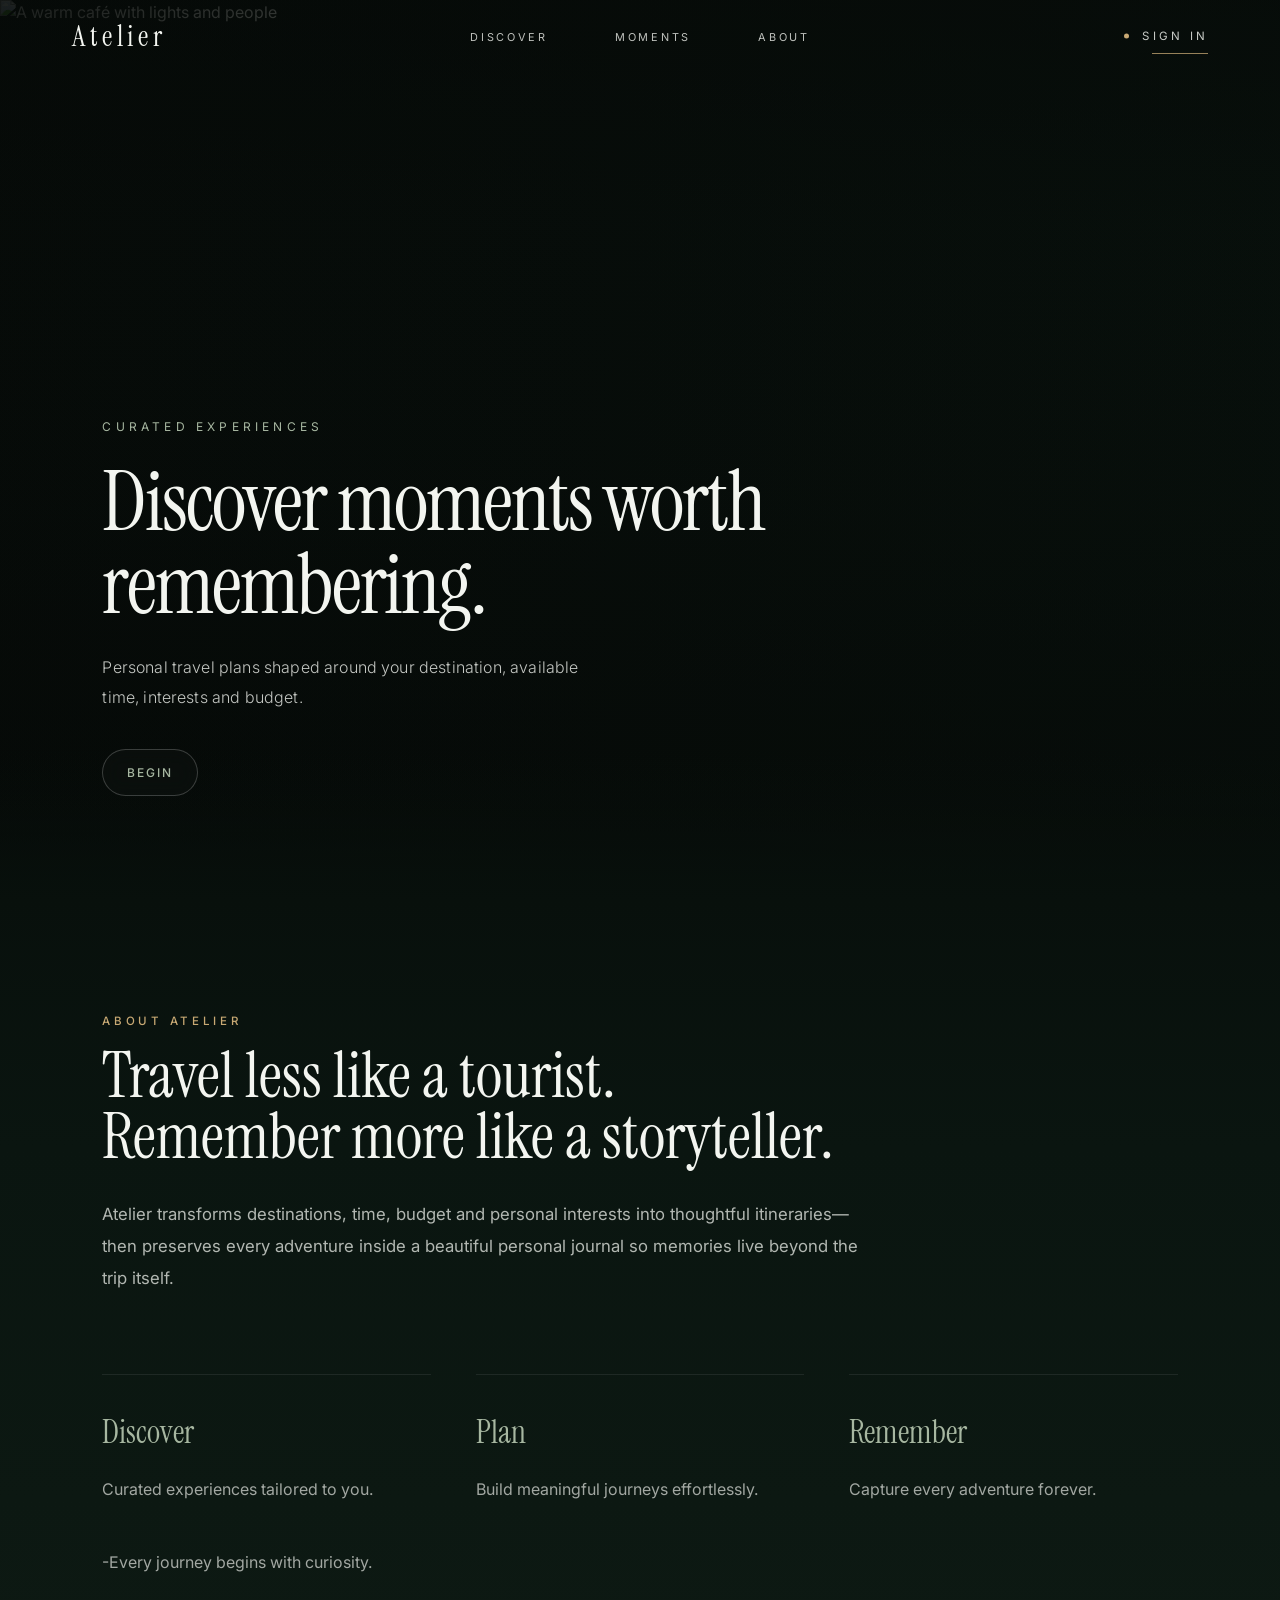
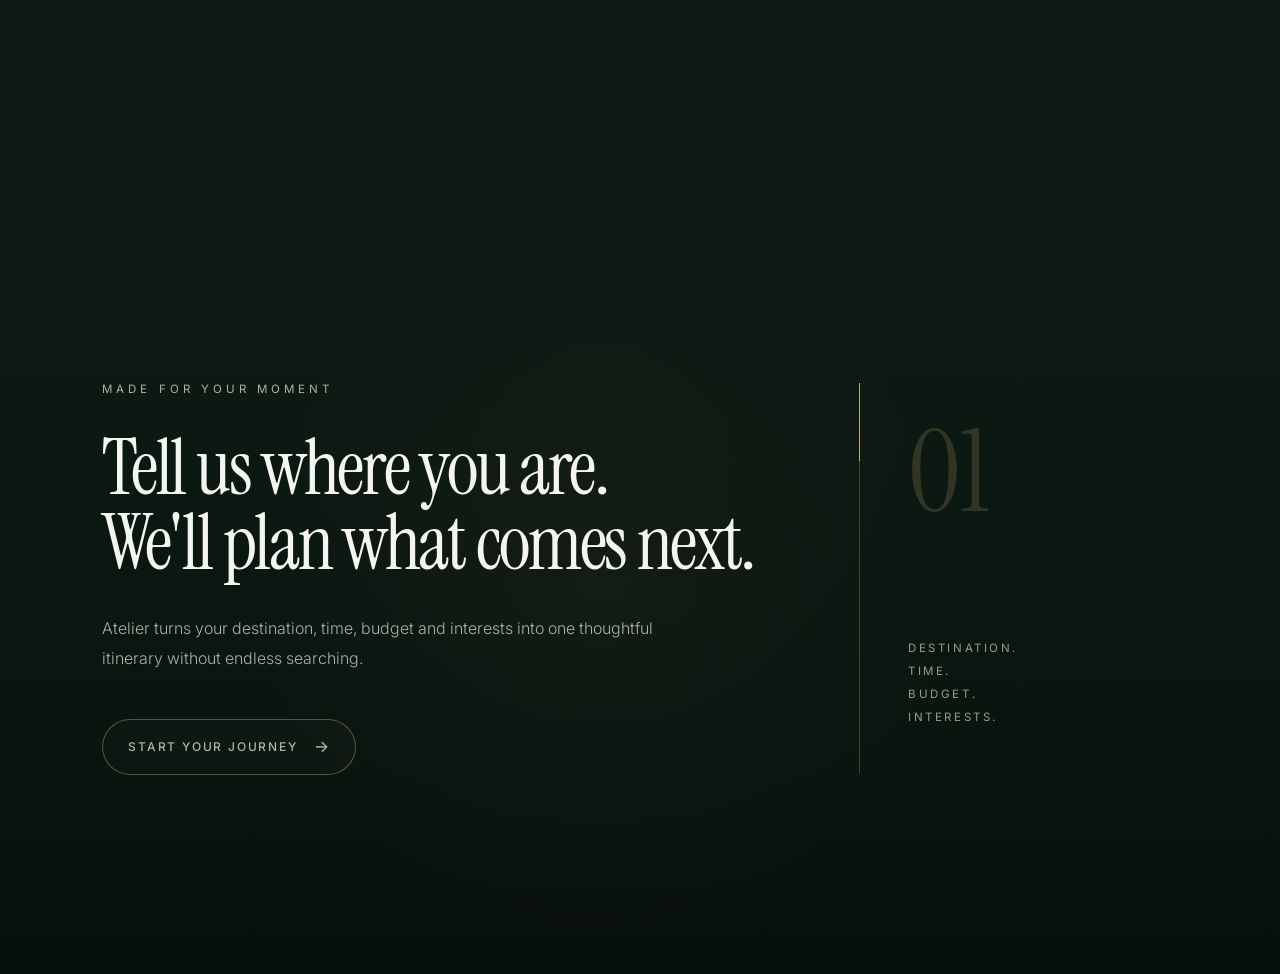
==== index.html @ 38927a74 "Refine homepage navigation layout and About section" ====
<!DOCTYPE html>
<html lang="en">

<head>

    <meta charset="UTF-8">

    <meta name="viewport" content="width=device-width, initial-scale=1.0">

    <title>Atelier</title>

    <link rel="stylesheet" href="css/style.css">

</head>

<body>

    <!-- ===========================
         NAVIGATION
    =========================== -->

    <header class="navbar">
        <div class="container nav-container">
            <a href="index.html" class="logo">
                Atelier
            </a>
            <nav>
                <ul class="nav-links">
                    <li>
                        <a href="discover.html">Discover</a>
                    </li>
                    <li>
                        <a href="moments.html">Moments</a>
                    </li>
                    <li>
                   <a href="#about">About</a>                            
                    </li>
                </ul>
            </nav>
            <a href="#" id="openSignIn" class="nav-button">
                Sign In
            </a>
        </div>

    </header>

    <!-- ===========================
         MAIN
    =========================== -->

    <main>

        <!-- HERO -->

        <section class="hero">

            <img src="assets/images/hero-cafe.jpg" alt="A warm café with lights and people" class="hero-image">

            <div class="hero-overlay"></div>

            <div class="hero-content">

                <p class="hero-tag">
                    Curated Experiences
                </p>

                <h1>
                    Discover moments worth remembering.
                </h1>

                <p class="hero-description">

                    Personal travel plans shaped around your
                    destination, available time,
                    interests and budget.

                </p>

                <a href="#start" class="hero-button">

                    Begin

                </a>

            </div>

        </section>
        <section id="about" class="about-section">
        
            <div class="about-container">
        
                <p class="about-label">
                    ABOUT ATELIER
                </p>
        
                <h2>
                    Travel less like a tourist.
                    Remember more like a storyteller.
                </h2>
        
                <p class="about-description">
                    Atelier transforms destinations, time, budget and personal interests
                    into thoughtful itineraries—then preserves every adventure inside a
                    beautiful personal journal so memories live beyond the trip itself.
                </p>
        
                <div class="about-features">
        
                    <div>
                        <h3>Discover</h3>
                        <p>Curated experiences tailored to you.</p>
                    </div>
        
                    <div>
                        <h3>Plan</h3>
                        <p>Build meaningful journeys effortlessly.</p>
                    </div>
        
                    <div>
                        <h3>Remember</h3>
                        <p>Capture every adventure forever.</p>
                    </div>
                    <p>
                        -Every journey begins with curiosity.
                    </p>
            </div>

            </div>
        
        </section>
        <!-- HOME -->

        <section class="home-start" id="start">

            <div class="home-start-copy">

                <p class="section-label">
                    Made for your moment
                </p>

                <h2>

                    Tell us where you are.<br>

                    We'll plan what comes next.

                </h2>

                <p>

                    Atelier turns your destination,
                    time, budget and interests
                    into one thoughtful itinerary
                    without endless searching.

                </p>

                <a href="discover.html" class="start-button">

                    Start your journey

                    <span aria-hidden="true">
                        →
                    </span>

                </a>

            </div>



            <div class="home-start-detail" aria-hidden="true">

                <span>
                    01
                </span>

                <p>

                    Destination.<br>

                    Time.<br>

                    Budget.<br>

                    Interests.

                </p>

            </div>

        </section>

    </main>
<!-- ==================================
     SIGN IN MODAL
================================== -->

<div class="signin-overlay" id="signinOverlay">

    <div class="signin-modal" id="signinModal">

        <button class="close-signin" id="closeSignIn" type="button">

            ×

        </button>

        <p class="signin-label">
            Welcome back
        </p>

        <h2>
            Your journal has been waiting.
        </h2>

        <p class="signin-copy">
            Continue where your last journey ended.
        </p>

        <form id="signinForm">

            <div class="signin-field">

                <label for="signinEmail">
                    Traveller Email
                </label>

                <input type="email" id="signinEmail" placeholder="you@example.com" required>

            </div>


            <div class="signin-field">

                <label for="signinPassword">
                    Passport Password
                </label>

                <input type="password" id="signinPassword" placeholder="Password" required>

            </div>


            <p class="signin-error" id="signinError">
            </p>


            <button class="signin-submit" id="signinSubmit" type="submit">

                Enter Atelier →

            </button>

        </form>


        <!-- Passport Reveal -->

        <div class="passport-verify" id="passportVerify">

            <div class="passport-circle">

                <span>
                    Atelier
                </span>

                <strong>
                    VERIFIED
                </strong>

                <span>
                    Welcome Back
                </span>

            </div>

            <p>
                Preparing your journal...
            </p>

        </div>

    </div>

</div>


<script src="js/script.js" defer></script>

</body>

</html>
---- css/style.css ----
@import url("https://fonts.googleapis.com/css2?family=Instrument+Serif&family=Inter:wght@300;400;500&display=swap");

/* ===========================
   VARIABLES
=========================== */

:root {
    --background: #08100c;
    --forest: #0e1a14;
    --forest-deep: #0a1510;

    --text: #f3f5f0;
    --muted: #aab1ab;
    --sage: #a7b7a1;
    --gold: #c8a974;

    --heading-font: "Instrument Serif", serif;
    --body-font: "Inter", sans-serif;

    --transition: 0.35s ease;
}

/* ===========================
   RESET
=========================== */

* {
    margin: 0;
    padding: 0;
    box-sizing: border-box;
}

html {
    scroll-behavior: smooth;
}

body {
    min-height: 100vh;
    overflow-x: hidden;

    background: var(--background);
    color: var(--text);

    font-family: var(--body-font);
    line-height: 1.6;
}

img {
    display: block;
    max-width: 100%;
}

a {
    color: inherit;
    text-decoration: none;
}

ul {
    list-style: none;
}

button,
input,
textarea,
select {
    font: inherit;
}

button {
    cursor: pointer;
    border: none;
    background: none;
}

input,
textarea,
select {
    width: 100%;
    padding: 0.95rem 1rem;

    background: rgba(18, 23, 19, 0.88);
    color: #ece7dc;

    border: 1px solid rgba(199, 169, 110, 0.18);
    border-radius: 10px;

    font-size: 0.98rem;

    outline: none;

    transition: 0.3s;

    appearance: none;
    -webkit-appearance: none;
    -moz-appearance: none;
}

.select-wrapper {
    position: relative;
}

.select-wrapper::after {
    content: "⌄";

    position: absolute;

    right: 18px;
    top: 50%;

    transform: translateY(-50%);

    color: #c7a96e;

    pointer-events: none;
}

.container {
    width: min(92%, 1400px);
    margin-inline: auto;
}

/* ===========================
   NAVIGATION
=========================== */

.navbar {
    position: fixed;
    top: 0;
    left: 0;

    width: 100%;
    z-index: 1000;

    background: transparent;
    border-bottom: 1px solid transparent;

    backdrop-filter: blur(0);
    -webkit-backdrop-filter: blur(0);

    transition:
        background 0.2s linear,
        border-color 0.2s linear,
        backdrop-filter 0.2s linear,
        -webkit-backdrop-filter 0.2s linear;
}

.nav-container {
    width: 100%;
    max-width: none;
    height: 72px;
    padding-inline: 4.5rem;

    display: grid;
    grid-template-columns: 1fr auto 1fr;
    align-items: center;
}

.logo {
    justify-self: start;

    font-family: var(--heading-font);
    font-size: 1.8rem;
    font-weight: 400;
    letter-spacing: 0.16em;

    color: var(--text);
}

nav {
    justify-self: center;
}

.nav-links {
    display: flex;
    align-items: center;
    gap: 4.2rem;
}

.nav-links a {
    position: relative;

    font-size: 0.68rem;
    font-weight: 400;
    letter-spacing: 0.25em;
    text-transform: uppercase;

    color: rgba(243, 245, 240, 0.78);

    transition: color var(--transition);
}

.nav-links a::after {
    content: "";

    position: absolute;
    left: 0;
    bottom: -9px;

    width: 0;
    height: 1px;

    background: var(--gold);

    transition: width var(--transition);
}

.nav-links a:hover {
    color: var(--text);
}

.nav-links a:hover::after {
    width: 100%;
}

.nav-button {
    position: relative;
    justify-self: end;

    padding-left: 18px;

    font-size: 0.72rem;
    font-weight: 400;
    letter-spacing: 0.28em;
    text-transform: uppercase;

    color: rgba(243, 245, 240, 0.82);

    transition: color var(--transition);
}

.nav-button::before {
    content: "";

    position: absolute;
    left: 0;
    top: 50%;

    width: 5px;
    height: 5px;

    transform: translateY(-50%);

    border-radius: 50%;
    background: var(--gold);
}

.nav-button::after {
    content: "";

    position: absolute;
    right: 0;
    bottom: -9px;

    width: 56px;
    height: 1px;

    background: rgba(200, 169, 116, 0.75);

    transition: width var(--transition);
}

.nav-button:hover {
    color: var(--text);
}

.nav-button:hover::after {
    width: 72px;
}

/* ===========================
   SHARED TYPOGRAPHY
=========================== */

.section-label {
    margin-bottom: 2rem;

    font-size: 0.72rem;
    font-weight: 400;
    letter-spacing: 0.35em;
    text-transform: uppercase;

    color: var(--sage);
}

/* ===========================
   HERO
=========================== */

.hero {
    position: relative;

    min-height: 100vh;
    padding: 0 8% 6.5rem;

    display: flex;
    align-items: flex-end;

    overflow: hidden;
    isolation: isolate;
}

.hero-image {
    position: absolute;
    inset: 0;

    width: 100%;
    height: 100%;

    object-fit: cover;
    object-position: center;

    z-index: -3;

    animation: heroZoom 18s ease-in-out infinite alternate;
}

@keyframes heroZoom {
    from {
        transform: scale(1);
    }

    to {
        transform: scale(1.045);
    }
}

.hero-overlay {
    position: absolute;
    inset: 0;

    z-index: -2;

    background:
        linear-gradient(to bottom,
            rgba(5, 8, 6, 0.46) 0%,
            rgba(5, 8, 6, 0.08) 25%,
            rgba(5, 8, 6, 0.14) 57%,
            rgba(5, 8, 6, 0.56) 100%),
        linear-gradient(90deg,
            rgba(6, 10, 8, 0.82) 0%,
            rgba(6, 10, 8, 0.5) 48%,
            rgba(6, 10, 8, 0.06) 100%);
}

/* Fade the hero photograph into About */

.hero::after {
    content: "";

    position: absolute;
    left: 0;
    right: 0;
    bottom: 0;

    z-index: 1;

    height: 150px;

    background:
        linear-gradient(to bottom,
            rgba(8, 16, 12, 0) 0%,
            rgba(8, 16, 12, 0.28) 38%,
            rgba(8, 16, 12, 0.72) 74%,
            #08100c 100%);

    pointer-events: none;
}

.hero-content {
    position: relative;

    width: min(100%, 950px);
    z-index: 2;
}

.hero-tag {
    margin-bottom: 1.5rem;

    font-size: 0.75rem;
    letter-spacing: 0.35em;
    text-transform: uppercase;

    color: var(--sage);
}

.hero h1 {
    max-width: 980px;
    margin-bottom: 1.6rem;

    font-family: var(--heading-font);
    font-size: clamp(4rem, 6.6vw, 6.5rem);
    font-weight: 400;
    line-height: 0.98;
    letter-spacing: -0.025em;

    color: var(--text);
}

.hero-description {
    max-width: 480px;
    margin-bottom: 2.3rem;

    font-size: 1rem;
    font-weight: 300;
    line-height: 1.9;
    letter-spacing: 0.01em;

    color: rgba(243, 245, 240, 0.8);
}

.hero-button {
    display: inline-flex;
    align-items: center;
    justify-content: center;

    padding: 0.8rem 1.5rem;

    border: 1px solid rgba(255, 255, 255, 0.2);
    border-radius: 999px;

    background: rgba(255, 255, 255, 0.02);
    color: var(--sage);

    font-size: 0.75rem;
    font-weight: 500;
    letter-spacing: 0.16em;
    text-transform: uppercase;

    backdrop-filter: blur(10px);
    -webkit-backdrop-filter: blur(10px);

    transition:
        color var(--transition),
        border-color var(--transition),
        background var(--transition),
        transform var(--transition),
        box-shadow var(--transition);
}

.hero-button:hover {
    color: var(--gold);
    border-color: rgba(200, 169, 116, 0.85);

    background: rgba(200, 169, 116, 0.07);

    box-shadow: 0 0 22px rgba(200, 169, 116, 0.14);

    transform: translateY(-2px);
}

.hero {
    position: relative;
}

/* ===========================
   HOMEPAGE START SECTION
=========================== */

.home-start {
    position: relative;

    min-height: 88vh;
    padding: 10rem 8%;

    display: grid;
    grid-template-columns: minmax(0, 1.35fr) minmax(260px, 0.65fr);
    align-items: center;
    gap: 6rem;

    overflow: hidden;

    background:
        linear-gradient(to bottom,
            #0e1a14 0%,
            #0c1812 32%,
            #0a1510 68%,
            #08100c 100%);
}

/* Gentle texture—not a giant decoration */

.home-start::before {
    content: "";

    position: absolute;
    top: 50%;
    left: 47%;

    width: 760px;
    height: 760px;

    transform: translate(-50%, -50%);

    border-radius: 50%;

    background: radial-gradient(circle,
            rgba(200, 169, 116, 0.04) 0%,
            transparent 67%);

    pointer-events: none;
}

/* Clean ending fade */

.home-start::after {
    content: "";

    position: absolute;
    left: 0;
    bottom: 0;

    width: 100%;
    height: 120px;

    background: linear-gradient(to bottom,
            transparent,
            rgba(8, 16, 12, 0.45));

    pointer-events: none;
}

.home-start-copy,
.home-start-detail {
    position: relative;
    z-index: 2;
}

.home-start-copy {
    max-width: 900px;
}

.home-start-copy h2 {
    max-width: 920px;
    margin-bottom: 2rem;

    font-family: var(--heading-font);
    font-size: clamp(3.8rem, 6vw, 6.4rem);
    font-weight: 400;
    line-height: 0.98;
    letter-spacing: -0.03em;

    color: var(--text);
}

.home-start-copy>p:not(.section-label) {
    max-width: 590px;
    margin-bottom: 2.8rem;

    font-size: 1rem;
    font-weight: 300;
    line-height: 1.9;

    color: var(--muted);
}

.start-button {
    display: inline-flex;
    align-items: center;
    gap: 1rem;

    padding: 0.9rem 1.55rem;

    border: 1px solid rgba(200, 169, 116, 0.42);
    border-radius: 999px;

    background: rgba(200, 169, 116, 0.025);
    color: var(--sage);

    font-size: 0.75rem;
    font-weight: 500;
    letter-spacing: 0.15em;
    text-transform: uppercase;

    transition:
        color var(--transition),
        border-color var(--transition),
        background var(--transition),
        transform var(--transition);
}

.start-button span {
    display: inline-block;

    font-size: 1rem;

    transition: transform var(--transition);
}

.start-button:hover {
    color: var(--gold);
    border-color: var(--gold);

    background: rgba(200, 169, 116, 0.07);

    transform: translateY(-2px);
}

.start-button:hover span {
    transform: translateX(5px);
}

/* Right-side editorial element */

.home-start-detail {
    min-height: 390px;
    padding: 2.7rem 0 2.7rem 3rem;

    display: flex;
    flex-direction: column;
    justify-content: space-between;

    border-left: 1px solid rgba(200, 169, 116, 0.3);
}

.home-start-detail::before {
    content: "";

    position: absolute;
    top: 0;
    left: -1px;

    width: 1px;
    height: 78px;

    background: var(--gold);
}

.home-start-detail span {
    font-family: var(--heading-font);
    font-size: clamp(6rem, 9vw, 9rem);
    font-weight: 400;
    line-height: 0.8;

    color: rgba(200, 169, 116, 0.2);
}

.home-start-detail p {
    max-width: 280px;

    font-size: 0.72rem;
    font-weight: 400;
    line-height: 2;
    letter-spacing: 0.22em;
    text-transform: uppercase;

    color: rgba(167, 183, 161, 0.86);
}

/* ===========================
   RESPONSIVE — TABLET
=========================== */
@media (max-width: 900px) {
    .nav-container {
        height: 68px;
        padding-inline: 2rem;
    }

    .nav-links {
        gap: 2.2rem;
    }

    .logo {
        font-size: 1.6rem;
    }

    .nav-links a {
        font-size: 0.64rem;
    }

    .nav-button {
        font-size: 0.66rem;
    }
}

/* ===========================
   RESPONSIVE — MOBILE
=========================== */

@media (max-width: 800px) {
    .navbar {
        background: rgba(8, 16, 12, 0.36);
        border-bottom-color: rgba(255, 255, 255, 0.06);

        backdrop-filter: blur(14px);
        -webkit-backdrop-filter: blur(14px);
    }

    .nav-container {
        height: 64px;
        padding-inline: 1.3rem;

        grid-template-columns: 1fr auto;
    }

    nav {
        display: none;
    }

    .logo {
        font-size: 1.55rem;
    }

    .nav-button {
        font-size: 0.64rem;
    }

    .hero {
        min-height: 100svh;
        padding: 0 6% 4.8rem;
    }

    .hero-image {
        object-position: 58% center;
    }

    .hero h1 {
        font-size: clamp(3.7rem, 14vw, 5.5rem);
    }

    .hero-description {
        max-width: 390px;

        font-size: 0.94rem;
    }

    .home-start {
        min-height: auto;
        padding: 9rem 6%;

        grid-template-columns: 1fr;
        gap: 4.5rem;
    }

    .home-start-copy h2 {
        font-size: clamp(4rem, 12vw, 5.8rem);
    }

    .home-start-detail {
        min-height: 250px;
        padding: 2rem 0 2rem 2rem;
    }
}

/* ===========================
   RESPONSIVE — SMALL MOBILE
=========================== */

@media (max-width: 560px) {
    .hero {
        padding-inline: 5%;
        padding-bottom: 3.8rem;
    }

    .hero-tag {
        margin-bottom: 1.2rem;

        font-size: 0.66rem;
    }

    .hero h1 {
        font-size: clamp(3.35rem, 15vw, 4.8rem);
        line-height: 0.96;
    }

    .hero-description {
        font-size: 0.9rem;
        line-height: 1.75;
    }

    .hero-button,
    .start-button {
        padding: 0.78rem 1.25rem;

        font-size: 0.68rem;
    }

    .home-start {
        padding: 8rem 5%;
    }

    .home-start-copy h2 {
        font-size: clamp(3.5rem, 15vw, 4.9rem);
        line-height: 0.96;
    }

    .home-start-copy>p:not(.section-label) {
        font-size: 0.92rem;
    }

    .home-start-detail {
        min-height: 220px;
    }

    .home-start-detail span {
        font-size: 6rem;
    }
}

/* ===========================
   REDUCED MOTION
=========================== */

@media (prefers-reduced-motion: reduce) {
    html {
        scroll-behavior: auto;
    }

    *,
    *::before,
    *::after {
        animation-duration: 0.01ms !important;
        animation-iteration-count: 1 !important;
        transition-duration: 0.01ms !important;
    }
}

/* ==================================
   SIGN IN MODAL
================================== */

.signin-overlay {
    position: fixed;
    inset: 0;

    z-index: 5000;

    display: grid;
    place-items: center;

    padding: 1.5rem;

    background: rgba(4, 9, 6, 0.38);

    backdrop-filter: blur(16px) saturate(115%);
    -webkit-backdrop-filter: blur(16px) saturate(115%);

    opacity: 0;
    visibility: hidden;
    pointer-events: none;

    transition:
        opacity 0.35s ease,
        visibility 0.35s ease;
}

.signin-overlay.active {
    opacity: 1;
    visibility: visible;
    pointer-events: auto;
}

.signin-modal {
    position: relative;

    width: min(92vw, 430px);
    padding: 2.5rem;

    overflow: hidden;

    border: 1px solid rgba(200, 169, 116, 0.25);
    border-radius: 24px;

    background:
        linear-gradient(145deg,
            rgba(239, 226, 204, 0.93),
            rgba(202, 181, 143, 0.80));

    color: #2d261d;

    box-shadow:
        0 30px 80px rgba(0, 0, 0, 0.32),
        inset 0 1px 0 rgba(255, 255, 255, 0.55);

    backdrop-filter: blur(30px) saturate(135%);
    -webkit-backdrop-filter: blur(30px) saturate(135%);

    transform:
        translateY(28px) scale(0.96);

    transition:
        transform 0.45s cubic-bezier(0.2, 0.8, 0.2, 1);
}

.signin-overlay.active .signin-modal {
    transform:
        translateY(0) scale(1);
}

.signin-modal::before {
    content: "";

    position: absolute;
    inset: 0;

    background:
        radial-gradient(circle at top right,
            rgba(200, 169, 116, 0.22),
            transparent 38%),
        linear-gradient(to bottom,
            rgba(255, 255, 255, 0.18),
            transparent 36%);

    pointer-events: none;
}

.signin-modal>* {
    position: relative;
    z-index: 1;
}

.close-signin {
    position: absolute;
    top: 1rem;
    right: 1rem;

    width: 38px;
    height: 38px;

    display: grid;
    place-items: center;

    border: 1px solid rgba(70, 52, 31, 0.15);
    border-radius: 50%;

    background: rgba(255, 255, 255, 0.25);
    color: #463624;

    font-size: 1.25rem;
    line-height: 1;

    transition:
        transform 0.3s ease,
        background 0.3s ease;
}

.close-signin:hover {
    transform: rotate(90deg);
    background: rgba(255, 255, 255, 0.52);
}

.signin-label {
    margin-bottom: 0.8rem;

    font-size: 0.64rem;
    font-weight: 500;
    letter-spacing: 0.25em;
    text-transform: uppercase;

    color: #826746;
}

.signin-modal h2 {
    max-width: 340px;
    margin-bottom: 1rem;

    font-family: var(--heading-font);
    font-size: clamp(2.7rem, 5vw, 4rem);
    font-weight: 400;
    line-height: 0.94;
    letter-spacing: -0.03em;

    color: #2d261d;
}

.signin-copy {
    max-width: 330px;
    margin-bottom: 2rem;

    font-size: 0.88rem;
    line-height: 1.7;

    color: rgba(45, 38, 29, 0.66);
}

.signin-field {
    margin-bottom: 1.3rem;
}

.signin-field label {
    display: block;
    margin-bottom: 0.55rem;

    font-size: 0.59rem;
    font-weight: 500;
    letter-spacing: 0.16em;
    text-transform: uppercase;

    color: rgba(45, 38, 29, 0.63);
}

.signin-field input {
    width: 100%;
    padding: 0.85rem 0;

    border: 0;
    border-bottom: 1px solid rgba(69, 52, 31, 0.24);
    border-radius: 0;

    background: transparent;
    color: #2d261d;

    font-size: 0.92rem;

    transition:
        border-color 0.3s ease,
        padding-left 0.3s ease;
}

.signin-field input::placeholder {
    color: rgba(45, 38, 29, 0.36);
}

.signin-field input:focus {
    padding-left: 0.35rem;
    border-bottom-color: #9b794a;
}

.signin-error {
    min-height: 1.2rem;
    margin-bottom: 0.8rem;

    font-size: 0.72rem;

    color: #934834;
}

.signin-submit {
    width: 100%;
    padding: 0.95rem 1.2rem;

    border: 1px solid rgba(69, 52, 31, 0.24);
    border-radius: 999px;

    background:
        linear-gradient(135deg,
            #6f5739,
            #4f3d29);

    color: #fffaf1;

    font-size: 0.66rem;
    font-weight: 500;
    letter-spacing: 0.16em;
    text-transform: uppercase;

    box-shadow:
        0 12px 30px rgba(61, 45, 27, 0.18);

    transition:
        transform 0.3s ease,
        box-shadow 0.3s ease;
}

.signin-submit:hover {
    transform: translateY(-2px);

    box-shadow:
        0 16px 36px rgba(61, 45, 27, 0.24);
}

.signin-submit:disabled {
    cursor: wait;
    opacity: 0.72;
}

.passport-verify {
    display: none;

    min-height: 330px;

    align-items: center;
    justify-content: center;
    flex-direction: column;

    text-align: center;
}

.passport-verify.active {
    display: flex;

    animation: signinReveal 0.55s ease;
}

.passport-circle {
    width: 150px;
    height: 150px;
    margin-bottom: 1.5rem;

    display: flex;
    align-items: center;
    justify-content: center;
    flex-direction: column;

    border: 2px solid rgba(128, 67, 48, 0.58);
    border-radius: 50%;

    color: rgba(128, 67, 48, 0.78);

    transform: rotate(-8deg);

    animation:
        signinStamp 0.65s cubic-bezier(0.2, 1.45, 0.45, 1);
}

.passport-circle span {
    font-size: 0.48rem;
    letter-spacing: 0.13em;
    text-transform: uppercase;
}

.passport-circle strong {
    margin: 0.3rem 0;

    font-size: 0.9rem;
    letter-spacing: 0.08em;
}

.passport-verify>p {
    font-size: 0.82rem;

    color: rgba(45, 38, 29, 0.62);
}

@keyframes signinReveal {
    from {
        opacity: 0;
        transform: translateY(12px);
    }

    to {
        opacity: 1;
        transform: translateY(0);
    }
}

@keyframes signinStamp {
    0% {
        opacity: 0;

        transform:
            scale(2.6) rotate(14deg);
    }

    75% {
        opacity: 1;

        transform:
            scale(0.92) rotate(-10deg);
    }

    100% {
        opacity: 1;

        transform:
            scale(1) rotate(-8deg);
    }
}

@media (max-width: 560px) {
    .signin-overlay {
        padding: 1rem;
    }

    .signin-modal {
        width: 100%;
        padding: 2rem 1.35rem;

        border-radius: 20px;
    }

    .signin-modal h2 {
        font-size: clamp(2.7rem, 13vw, 3.7rem);
    }
}

/* ==================================
   SIGN-IN EASTER EGG
================================== */

.secret-boarding-pass {
    width: min(100%, 330px);
    margin-top: 1.4rem;

    overflow: hidden;

    border: 1px solid rgba(110, 79, 45, 0.22);
    border-radius: 16px;

    background:
        linear-gradient(145deg,
            rgba(255, 250, 239, 0.68),
            rgba(218, 196, 158, 0.42));

    box-shadow:
        0 18px 38px rgba(74, 52, 28, 0.13);

    opacity: 0;

    transform:
        translateY(22px) rotate(-1deg);

    animation:
        boardingPassReveal 0.65s cubic-bezier(0.2, 0.85, 0.25, 1) 0.75s forwards;
}

.boarding-pass-top {
    padding: 0.8rem 1rem;

    display: flex;
    align-items: center;
    justify-content: space-between;

    border-bottom: 1px dashed rgba(84, 61, 36, 0.22);

    font-size: 0.49rem;
    font-weight: 500;
    letter-spacing: 0.16em;
    text-transform: uppercase;

    color: rgba(68, 49, 29, 0.58);
}

.boarding-pass-main {
    position: relative;

    padding: 1rem;

    display: grid;
    grid-template-columns: 1fr auto 1fr;
    align-items: center;
    gap: 0.8rem;
}

.boarding-location {
    display: flex;
    flex-direction: column;
    gap: 0.2rem;
}

.boarding-location:last-child {
    text-align: right;
}

.boarding-location span {
    font-size: 0.48rem;
    letter-spacing: 0.13em;
    text-transform: uppercase;

    color: rgba(68, 49, 29, 0.48);
}

.boarding-location strong {
    font-family: var(--heading-font);
    font-size: 1.55rem;
    font-weight: 400;

    color: #3b2d20;
}

.boarding-plane-track {
    position: relative;

    width: 64px;
    height: 1px;

    background: rgba(119, 88, 50, 0.24);
}

.boarding-plane {
    position: absolute;
    left: -4px;
    top: 50%;

    transform: translateY(-55%);

    font-size: 0.9rem;

    color: #76563a;

    animation:
        boardingPlaneFlight 1.4s cubic-bezier(0.3, 0.7, 0.4, 1) 1.15s forwards;
}

.boarding-pass-bottom {
    padding: 0.7rem 1rem;

    display: flex;
    justify-content: space-between;

    border-top: 1px dashed rgba(84, 61, 36, 0.22);

    font-size: 0.48rem;
    letter-spacing: 0.12em;
    text-transform: uppercase;

    color: rgba(68, 49, 29, 0.52);
}

.secret-message {
    margin-top: 1rem;

    font-family: var(--heading-font);
    font-size: 1.1rem;
    font-style: italic;

    color: rgba(70, 50, 30, 0.64);

    opacity: 0;

    animation:
        secretMessageReveal 0.5s ease 1.7s forwards;
}

@keyframes boardingPassReveal {
    to {
        opacity: 1;

        transform:
            translateY(0) rotate(-1deg);
    }
}

@keyframes boardingPlaneFlight {
    from {
        left: -4px;
    }

    to {
        left: calc(100% - 12px);
    }
}

@keyframes secretMessageReveal {
    from {
        opacity: 0;
        transform: translateY(8px);
    }

    to {
        opacity: 1;
        transform: translateY(0);
    }
}

/* ==================================
   ABOUT
================================== */

.about-section {
    position: relative;

    padding: 7rem 8% 9rem;

    overflow: hidden;

    background:
        linear-gradient(to bottom,
            #08100c 0%,
            #0a1510 28%,
            #0c1812 68%,
            #0e1a14 100%);
}

.about-container {
    position: relative;
    z-index: 2;

    width: min(100%, 1100px);
    margin: 0 auto;
}

.about-label {
    margin-bottom: 1rem;

    font-size: 0.72rem;
    font-weight: 500;
    letter-spacing: 0.32em;
    text-transform: uppercase;

    color: var(--gold);

    transition:
        letter-spacing 0.45s ease;
}

.about-section h2 {
    max-width: 760px;
    margin-bottom: 2rem;

    font-family: var(--heading-font);
    font-size: clamp(3.2rem, 5vw, 5rem);
    font-weight: 400;
    line-height: 0.94;

    color: var(--text);
}

.about-description {
    max-width: 760px;
    margin-bottom: 5rem;

    font-size: 1.05rem;
    line-height: 1.9;

    color: rgba(243, 245, 240, 0.72);
}

.about-features {
    display: grid;
    grid-template-columns:
        repeat(3, minmax(0, 1fr));

    gap: 2.8rem;
}

.about-features div {
    padding-top: 2rem;

    border-top:
        1px solid rgba(255, 255, 255, 0.08);

    transition:
        transform 0.35s ease,
        border-color 0.35s ease;
}

.about-features div:hover {
    transform: translateY(-8px);

    border-top-color:
        rgba(200, 169, 116, 0.55);
}

.about-features h3 {
    margin-bottom: 1rem;

    font-family: var(--heading-font);
    font-size: 2rem;
    font-weight: 400;

    color: var(--sage);
}

.about-features p {
    line-height: 1.8;

    color: rgba(243, 245, 240, 0.65);
}


/* Easter egg */

.about-container:hover .about-label {
    letter-spacing: 0.45em;
}

.about-container::after {
    content: "— Every journey begins with curiosity.";

    display: block;
    width: fit-content;

    margin-top: 2.7rem;
    margin-left: auto;

    font-size: 0.68rem;
    letter-spacing: 0.22em;
    text-transform: uppercase;
    text-align: right;

    color: rgba(200, 169, 116, 0);

    transform: translateY(8px);

    transition:
        color .55s ease,
        transform .55s ease;
}


@media (max-width: 900px) {
    .about-section {
        padding: 6rem 2rem 8rem;
    }

    .about-features {
        grid-template-columns: 1fr;
        gap: 3rem;
    }}
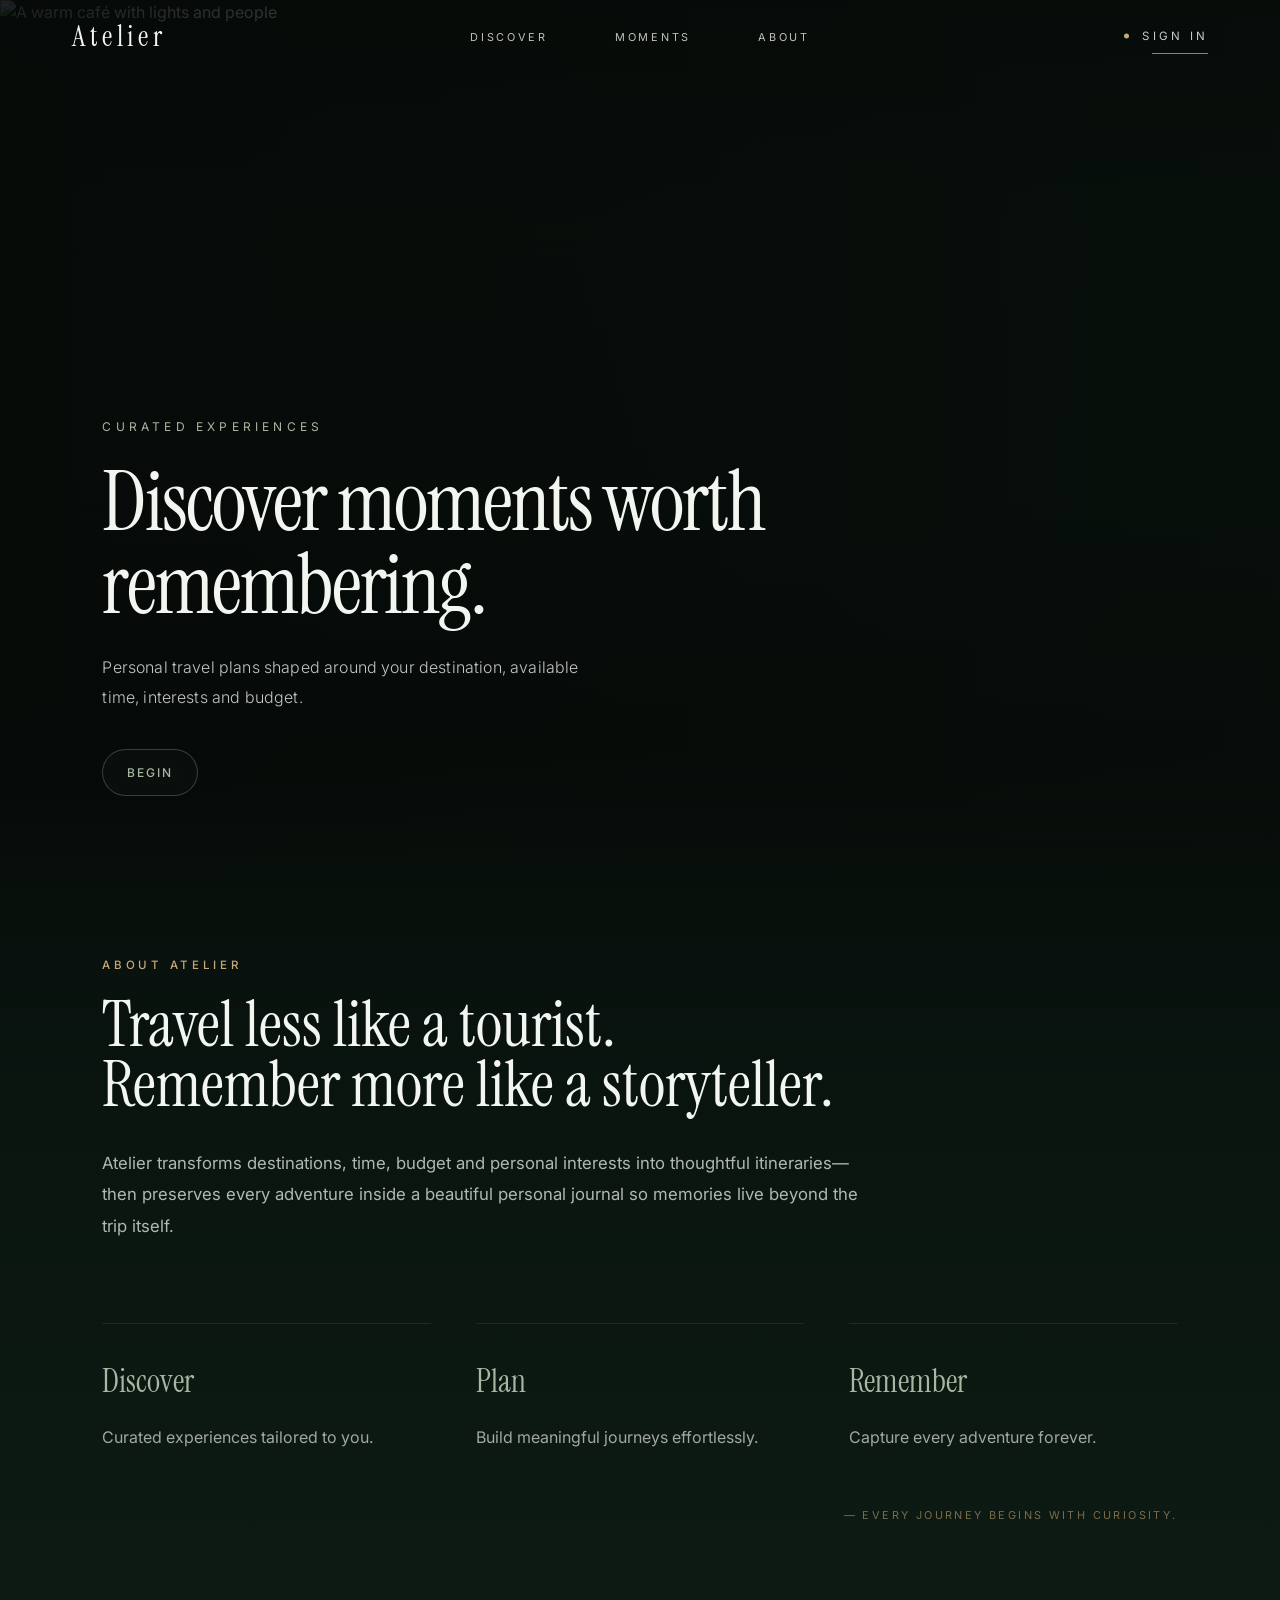
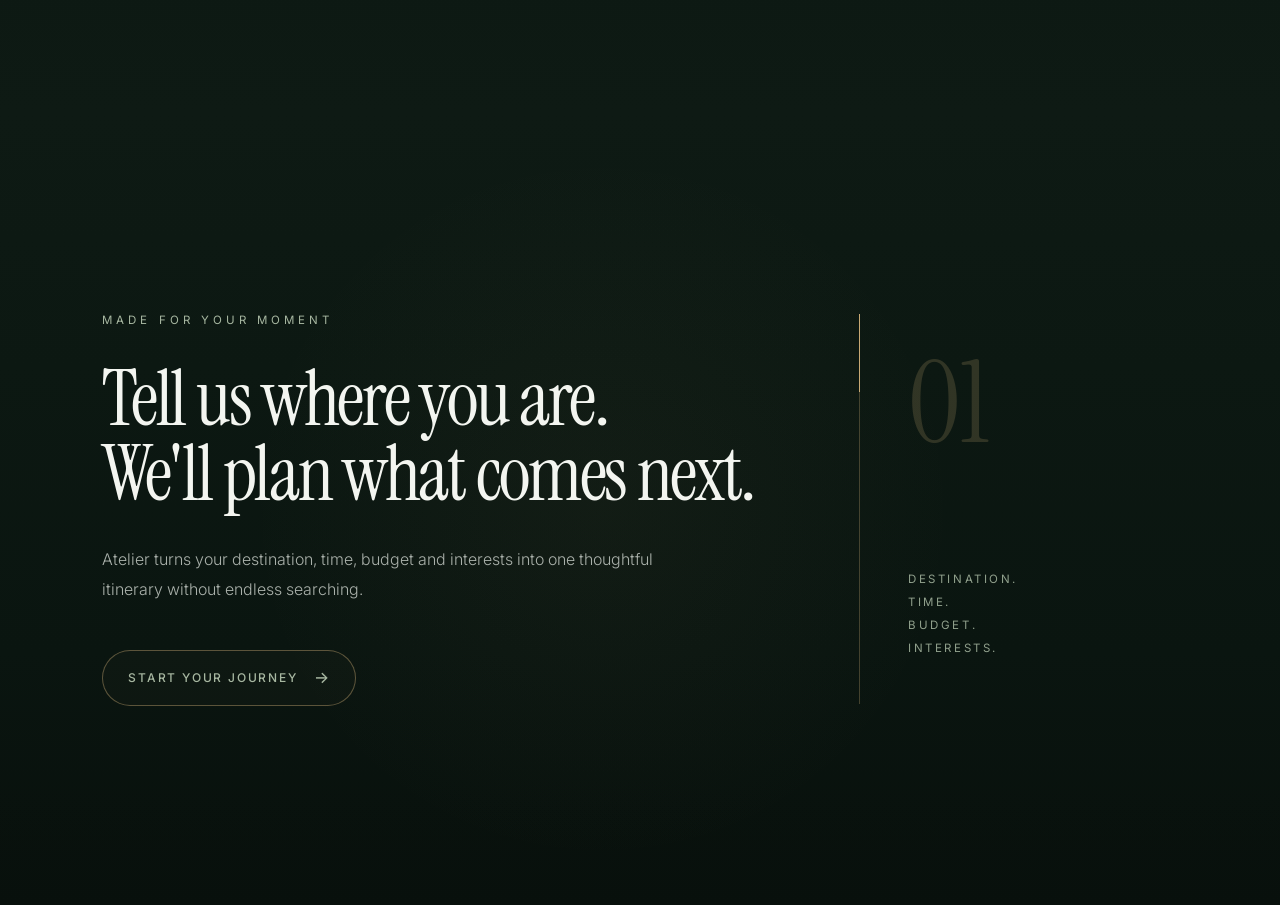
==== commit 69ac07ab: "fixing about section header" ====
--- a/index.html
+++ b/index.html
@@ -120,11 +120,11 @@
                         <h3>Remember</h3>
                         <p>Capture every adventure forever.</p>
                     </div>
-                    <p>
-                        -Every journey begins with curiosity.
-                    </p>
-            </div>
-
+                    
+            </div>
+               <p class="about-quote">
+    — Every journey begins with curiosity.
+                </p>
             </div>
         
         </section>
--- a/css/style.css
+++ b/css/style.css
@@ -1349,7 +1349,7 @@
 .about-section {
     position: relative;
 
-    padding: 7rem 8% 9rem;
+    padding: 3.5rem 8% 8rem;
 
     overflow: hidden;
 
@@ -1370,7 +1370,7 @@
 }
 
 .about-label {
-    margin-bottom: 1rem;
+    margin-bottom: 1.3rem;
 
     font-size: 0.72rem;
     font-weight: 500;
@@ -1446,6 +1446,18 @@
 
     color: rgba(243, 245, 240, 0.65);
 }
+.about-quote {
+    width: fit-content;
+    margin-top: 3.4rem;
+    margin-left: auto;
+
+    font-size: 0.68rem;
+    letter-spacing: 0.22em;
+    text-transform: uppercase;
+    text-align: right;
+
+    color: rgba(200, 169, 116, 0.58);
+}
 
 
 /* Easter egg */
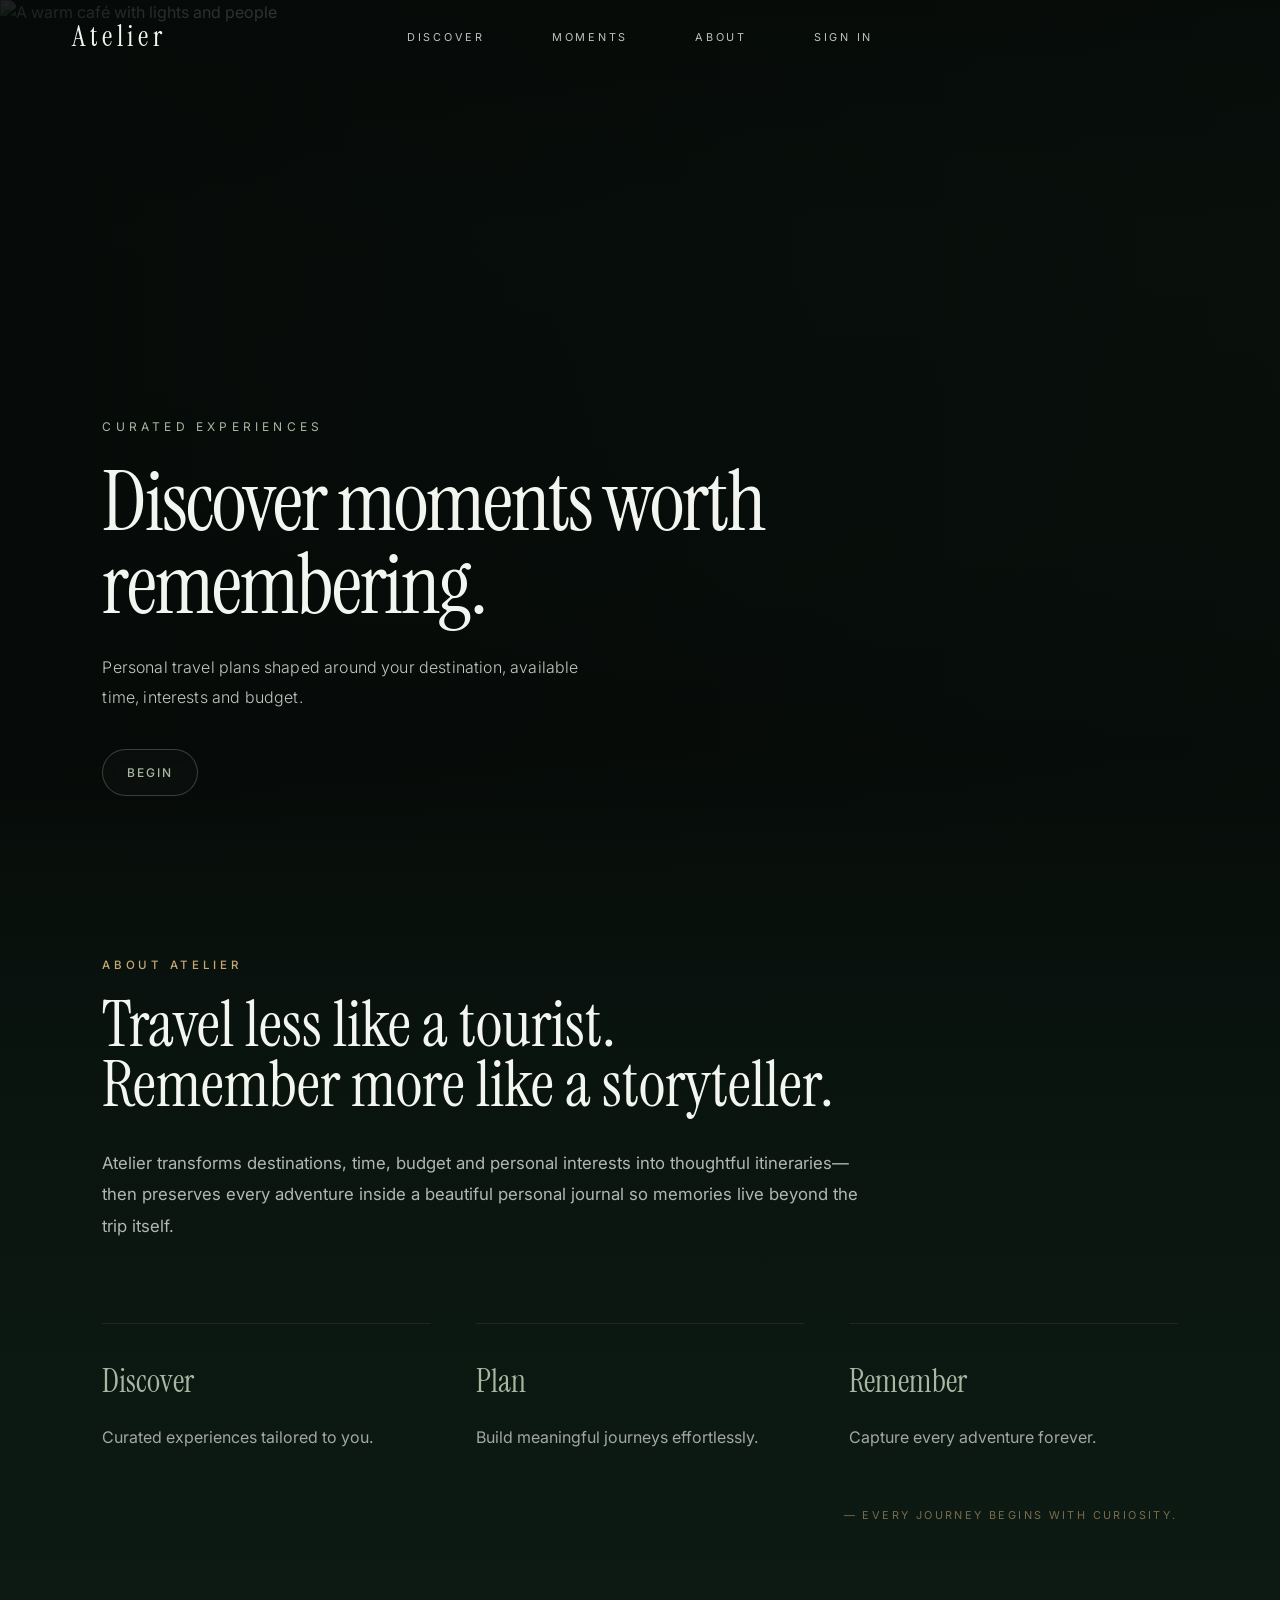
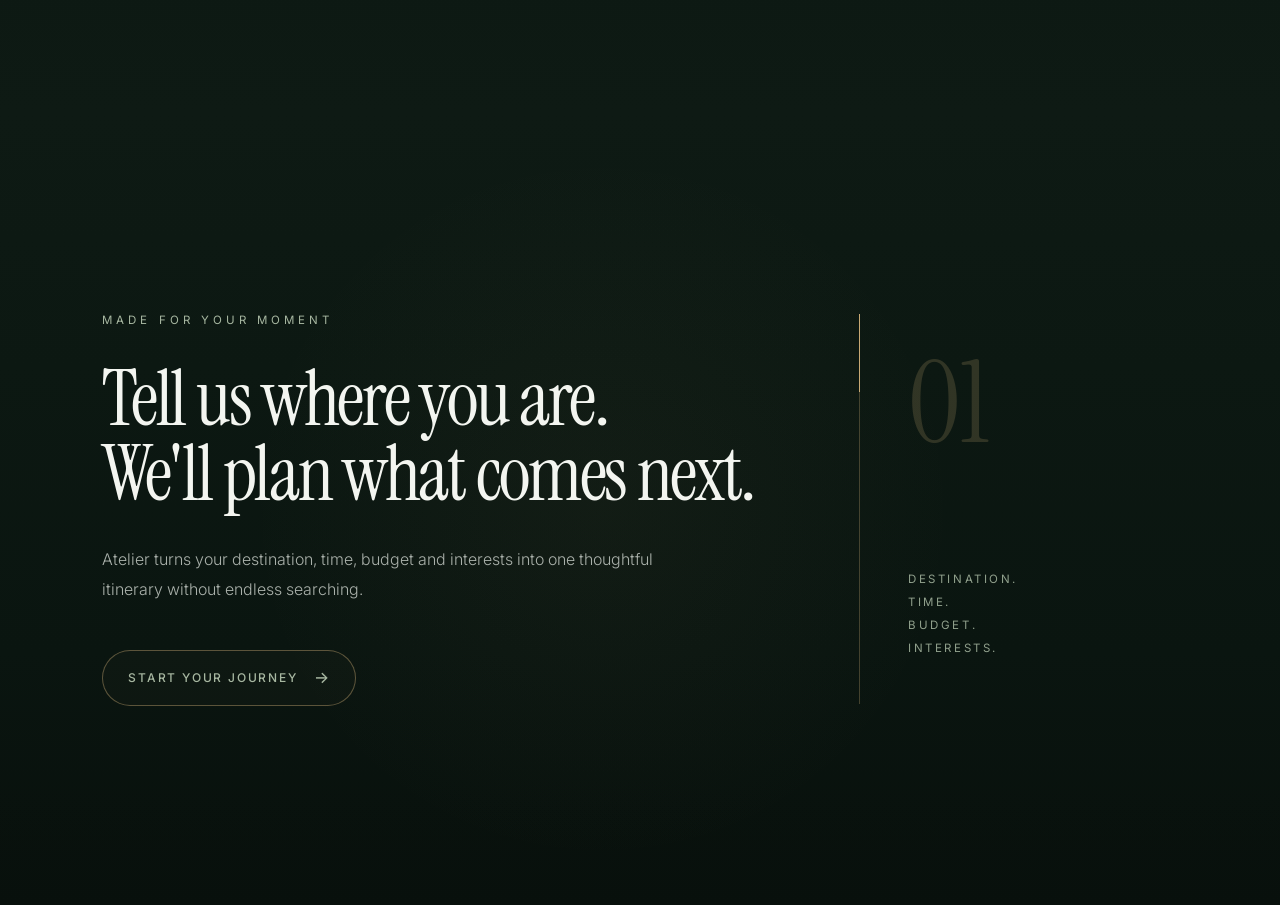
==== commit 326ce7a4: "Fix experience mobile layout again" ====
--- a/index.html
+++ b/index.html
@@ -18,32 +18,46 @@
     <!-- ===========================
          NAVIGATION
     =========================== -->
-
-    <header class="navbar">
-        <div class="container nav-container">
-            <a href="index.html" class="logo">
-                Atelier
-            </a>
-            <nav>
-                <ul class="nav-links">
-                    <li>
-                        <a href="discover.html">Discover</a>
-                    </li>
-                    <li>
-                        <a href="moments.html">Moments</a>
-                    </li>
-                    <li>
-                   <a href="#about">About</a>                            
-                    </li>
-                </ul>
-            </nav>
-            <a href="#" id="openSignIn" class="nav-button">
-                Sign In
-            </a>
-        </div>
-
-    </header>
-
+<header class="navbar">
+    <div class="container nav-container">
+
+        <a href="index.html" class="logo">
+            Atelier
+        </a>
+
+        <button class="menu-toggle" id="menuToggle" type="button" aria-label="Open menu" aria-expanded="false"
+            aria-controls="primaryNav">
+            <span></span>
+            <span></span>
+            <span></span>
+        </button>
+
+    <nav id="primaryNav">
+        <ul class="nav-links">
+    
+            <li>
+                <a href="discover.html">Discover</a>
+            </li>
+    
+            <li>
+                <a href="moments.html">Moments</a>
+            </li>
+    
+            <li>
+                <a href="#about">About</a>
+            </li>
+    
+            <li>
+                <a href="#" class="open-signin">
+                    Sign In
+                </a>
+            </li>
+    
+        </ul>
+    </nav>
+
+    </div>
+</header>
     <!-- ===========================
          MAIN
     =========================== -->
@@ -76,7 +90,7 @@
 
                 </p>
 
-                <a href="#start" class="hero-button">
+                <a href="#about" class="hero-button">
 
                     Begin
 
@@ -86,47 +100,47 @@
 
         </section>
         <section id="about" class="about-section">
-        
+
             <div class="about-container">
-        
+
                 <p class="about-label">
                     ABOUT ATELIER
                 </p>
-        
+
                 <h2>
                     Travel less like a tourist.
                     Remember more like a storyteller.
                 </h2>
-        
+
                 <p class="about-description">
                     Atelier transforms destinations, time, budget and personal interests
                     into thoughtful itineraries—then preserves every adventure inside a
                     beautiful personal journal so memories live beyond the trip itself.
                 </p>
-        
+
                 <div class="about-features">
-        
+
                     <div>
                         <h3>Discover</h3>
                         <p>Curated experiences tailored to you.</p>
                     </div>
-        
+
                     <div>
                         <h3>Plan</h3>
                         <p>Build meaningful journeys effortlessly.</p>
                     </div>
-        
+
                     <div>
                         <h3>Remember</h3>
                         <p>Capture every adventure forever.</p>
                     </div>
-                    
-            </div>
-               <p class="about-quote">
-    — Every journey begins with curiosity.
-                </p>
-            </div>
-        
+
+                </div>
+                <p class="about-quote">
+                    — Every journey begins with curiosity.
+                </p>
+            </div>
+
         </section>
         <!-- HOME -->
 
@@ -192,102 +206,104 @@
         </section>
 
     </main>
-<!-- ==================================
+    <!-- ==================================
      SIGN IN MODAL
 ================================== -->
 
-<div class="signin-overlay" id="signinOverlay">
-
-    <div class="signin-modal" id="signinModal">
-
-        <button class="close-signin" id="closeSignIn" type="button">
-
-            ×
-
-        </button>
-
-        <p class="signin-label">
-            Welcome back
-        </p>
-
-        <h2>
-            Your journal has been waiting.
-        </h2>
-
-        <p class="signin-copy">
-            Continue where your last journey ended.
-        </p>
-
-        <form id="signinForm">
-
-            <div class="signin-field">
-
-                <label for="signinEmail">
-                    Traveller Email
-                </label>
-
-                <input type="email" id="signinEmail" placeholder="you@example.com" required>
-
-            </div>
-
-
-            <div class="signin-field">
-
-                <label for="signinPassword">
-                    Passport Password
-                </label>
-
-                <input type="password" id="signinPassword" placeholder="Password" required>
-
-            </div>
-
-
-            <p class="signin-error" id="signinError">
+    <div class="signin-overlay" id="signinOverlay">
+
+        <div class="signin-modal" id="signinModal">
+
+            <button class="close-signin" id="closeSignIn" type="button">
+
+                ×
+
+            </button>
+
+            <p class="signin-label">
+                Welcome back
             </p>
 
-
-            <button class="signin-submit" id="signinSubmit" type="submit">
-
-                Enter Atelier →
-
-            </button>
-
-        </form>
-
-
-        <!-- Passport Reveal -->
-
-        <div class="passport-verify" id="passportVerify">
-
-            <div class="passport-circle">
-
-                <span>
-                    Atelier
-                </span>
-
-                <strong>
-                    VERIFIED
-                </strong>
-
-                <span>
-                    Welcome Back
-                </span>
-
-            </div>
-
-            <p>
-                Preparing your journal...
+            <h2>
+                Your journal has been waiting.
+            </h2>
+
+            <p class="signin-copy">
+                Continue where your last journey ended.
             </p>
 
+            <form id="signinForm">
+
+                <div class="signin-field">
+
+                    <label for="signinEmail">
+                        Traveller Email
+                    </label>
+
+                    <input type="email" id="signinEmail" placeholder="you@example.com" required>
+
+                </div>
+
+
+                <div class="signin-field">
+
+                    <label for="signinPassword">
+                        Passport Password
+                    </label>
+
+                    <input type="password" id="signinPassword" placeholder="Password" required>
+
+                </div>
+
+
+                <p class="signin-error" id="signinError">
+                </p>
+
+
+                <button class="signin-submit" id="signinSubmit" type="submit">
+
+                    Enter Atelier →
+
+                </button>
+
+            </form>
+
+
+            <!-- Passport Reveal -->
+
+            <div class="passport-verify" id="passportVerify">
+
+                <div class="passport-circle">
+
+                    <span>
+                        Atelier
+                    </span>
+
+                    <strong>
+                        VERIFIED
+                    </strong>
+
+                    <span>
+                        Welcome Back
+                    </span>
+
+                </div>
+
+                <p>
+                    Preparing your journal...
+                </p>
+
+            </div>
+
         </div>
 
     </div>
 
-</div>
-
-
-<script src="js/script.js" defer></script>
-
+
+    <script src="js/script.js" defer></script>
+    
+    <!-- If you're reading this... thanks for inspecting. ✈︎ -->
+    
 </body>
 
 </html>
--- a/css/style.css
+++ b/css/style.css
@@ -671,74 +671,138 @@
         font-size: 0.66rem;
     }
 }
-
-/* ===========================
-   RESPONSIVE — MOBILE
-=========================== */
-
-@media (max-width: 800px) {
-    .navbar {
-        background: rgba(8, 16, 12, 0.36);
-        border-bottom-color: rgba(255, 255, 255, 0.06);
-
-        backdrop-filter: blur(14px);
-        -webkit-backdrop-filter: blur(14px);
-    }
+/* =================================
+   MOBILE NAVIGATION
+================================= */
+
+.menu-toggle {
+    display: none;
+}
+
+@media (max-width:800px) {
 
     .nav-container {
+
         height: 64px;
+
         padding-inline: 1.3rem;
 
-        grid-template-columns: 1fr auto;
+        grid-template-columns: auto auto;
+
+        justify-content: space-between;
+    }
+
+    .menu-toggle {
+
+        position: relative;
+
+        display: grid;
+
+        width: 42px;
+        height: 42px;
+
+        place-items: center;
+
+        border-radius: 50%;
+
+        border: 1px solid rgba(255, 255, 255, .12);
+
+        background: rgba(255, 255, 255, .03);
+    }
+
+    .menu-toggle span {
+
+        position: absolute;
+
+        width: 17px;
+        height: 2px;
+
+        background: white;
+
+        transition: .3s;
+    }
+
+    .menu-toggle span:nth-child(1) {
+
+        transform: translateY(-6px);
+
+    }
+
+    .menu-toggle span:nth-child(3) {
+
+        transform: translateY(6px);
+
+    }
+
+    .menu-toggle.active span:nth-child(1) {
+
+        transform: rotate(45deg);
+
+    }
+
+    .menu-toggle.active span:nth-child(2) {
+
+        opacity: 0;
+
+    }
+
+    .menu-toggle.active span:nth-child(3) {
+
+        transform: rotate(-45deg);
+
     }
 
     nav {
+
+        position: fixed;
+
+        top: 64px;
+
+        left: 0;
+
+        width: 100%;
+
+        background: rgba(8, 16, 12, .97);
+
+        backdrop-filter: blur(22px);
+
+        transform: translateY(-30px);
+
+        opacity: 0;
+
+        visibility: hidden;
+
+        transition: .35s;
+    }
+
+    nav.active {
+
+        transform: translateY(0);
+
+        opacity: 1;
+
+        visibility: visible;
+
+    }
+
+    .nav-links {
+
+        flex-direction: column;
+
+        align-items: center;
+
+        gap: 2rem;
+
+        padding: 2rem;
+
+    }
+
+    .nav-button {
+
         display: none;
-    }
-
-    .logo {
-        font-size: 1.55rem;
-    }
-
-    .nav-button {
-        font-size: 0.64rem;
-    }
-
-    .hero {
-        min-height: 100svh;
-        padding: 0 6% 4.8rem;
-    }
-
-    .hero-image {
-        object-position: 58% center;
-    }
-
-    .hero h1 {
-        font-size: clamp(3.7rem, 14vw, 5.5rem);
-    }
-
-    .hero-description {
-        max-width: 390px;
-
-        font-size: 0.94rem;
-    }
-
-    .home-start {
-        min-height: auto;
-        padding: 9rem 6%;
-
-        grid-template-columns: 1fr;
-        gap: 4.5rem;
-    }
-
-    .home-start-copy h2 {
-        font-size: clamp(4rem, 12vw, 5.8rem);
-    }
-
-    .home-start-detail {
-        min-height: 250px;
-        padding: 2rem 0 2rem 2rem;
-    }
+
+    }
+
 }
 
 /* ===========================
@@ -1446,6 +1510,7 @@
 
     color: rgba(243, 245, 240, 0.65);
 }
+
 .about-quote {
     width: fit-content;
     margin-top: 3.4rem;
@@ -1498,4 +1563,33 @@
     .about-features {
         grid-template-columns: 1fr;
         gap: 3rem;
-    }}
+    }
+}
+
+@media (max-width: 560px) {
+    .about-section {
+        padding: 4.5rem 1.2rem 6rem;
+    }
+
+    .about-section h2 {
+        font-size: clamp(2.9rem, 13vw, 4rem);
+    }
+
+    .about-description {
+        margin-bottom: 3rem;
+        font-size: 0.92rem;
+        line-height: 1.75;
+    }
+
+    .about-features {
+        gap: 2.2rem;
+    }
+
+    .about-quote {
+        margin-top: 2.5rem;
+        margin-left: 0;
+        text-align: left;
+        line-height: 1.7;
+    }
+}
+
